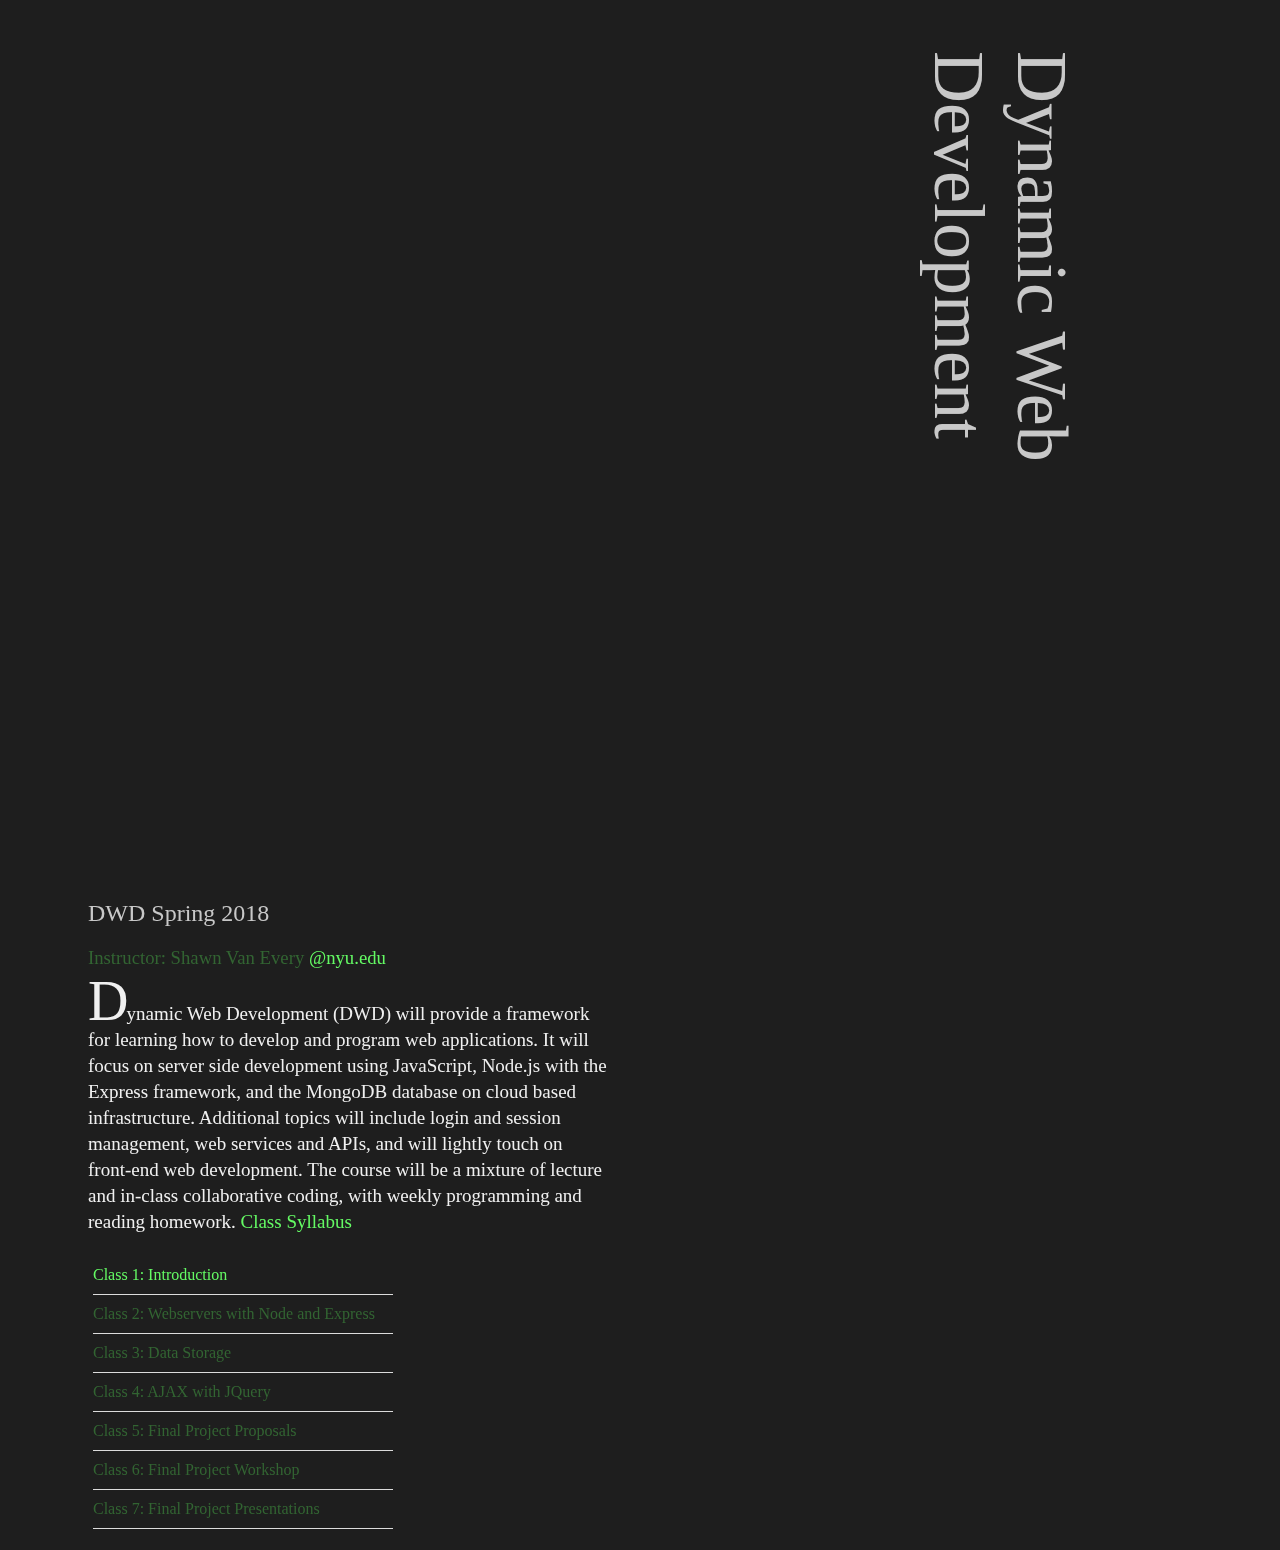
==== week1/index.html @ d377091b "Add files via upload" ====
<!DOCTYPE html>
<html>
<head>
	<title>Dynamic Web Development Spring 2018</title>
	<link rel="stylesheet" type="text/css" href="style.css">
  <meta charset="utf-8" />
</head>

<body>

	<section>
		<div class="text-block">
		<header>
			<div class="gear"><h1>Dynamic Web Development</h1></div>
			<h2>DWD Spring 2018</h2>
		</header>

		<footer>
			<h3>Instructor: Shawn Van Every<a href='mailto:Shawn.Van.Every@nyu.edu'> @nyu.edu</a></h3>
		</footer>

		<p class="first"><span class="drop-cap">D</span>ynamic Web Development (DWD) will provide a framework for learning how to develop and program web applications. It will focus on server side development using JavaScript, Node.js with the Express framework, and the MongoDB database on cloud based infrastructure. Additional topics will include login and session management, web services and APIs, and will lightly touch on front-end web development. The course will be a mixture of lecture and in-class collaborative coding, with weekly programming and reading homework. <a href='https://itp.nyu.edu/~sve204/dwd_spring2018/'>Class Syllabus</a></p>

		<ul class="dwdclass">
      <li><a href="https://github.com/alicehgsun/DWD18/tree/master/week1">Class 1: Introduction</a></li>
      <li>Class 2: Webservers with Node and Express</li>
      <li>Class 3: Data Storage</li>
      <li>Class 4: AJAX with JQuery</li>
      <li>Class 5: Final Project Proposals</li>
      <li>Class 6: Final Project Workshop</li>
			<li>Class 7: Final Project Presentations</li>
		</ul>

		</div>

	</section>

	<script
	  src="http://code.jquery.com/jquery-3.3.1.js"
	  integrity="sha256-2Kok7MbOyxpgUVvAk/HJ2jigOSYS2auK4Pfzbm7uH60="
	  crossorigin="anonymous"></script>
      <script>


$(document).ready(function(){
            var scroll_pos = 0;
            $(document).scroll(function() {
                scroll_pos = $(this).scrollTop();
                if(scroll_pos > 210) {
                    $("h1").css('color', '#000000');
                } else {
                    $("h1").css('color', '#ffffff');
                }
            });
        });
      </script>

</body>
</html>
---- week1/style.css ----
body{
  background:rgb(30,30,30);
}


p{
  font-size:19px;
  line-height: 26px;
  text-align: left;
  font-family: times;
  width: 520px;

  margin-bottom: 0px;
  margin-top: 0px;
  text-indent: 24px;
  color: rgb(240,240,240);
}

.text-block{
  margin-left: 80px;
  margin-top: 900px;
}

.first{
  text-indent: 0px;
}

.drop-cap{
  font-size: 56px;
  letter-spacing: -2px;
}

h1, h2 {
  font-weight: normal;
  color: rgb(200,200,200);
}

h1{
  font-size:72px;
  -webkit-transform:rotate(90deg);
  position:fixed;
  right:-20px;
  top:220px;
  width: 600px;
  z-index: -1;
  -webkit-transition: all 1s;
}
h3{font-weight: normal;color:rgb(50,100,50);
}


a:link, a:visited{
  text-decoration:none;
  color: rgb(100,250,100);
  ;

}

ul{
  list-style: none;
  padding:5px;
}

li{
  border-bottom:1px solid rgb(220,220,220);
  color:rgb(50,100,50);
  margin-top:10px;
  padding-bottom: 10px;
  width: 300px;
  font: bodoni;
}




a:hover{
  font-style: italic;
  font-size: 22px;
  -webkit-transition: all .5s;
}

@media only screen and (max-width: 567px) {
  p{width: 320px;}

  .text-block{
    margin-left: 40px;
    margin-top: 900px;
  }
}
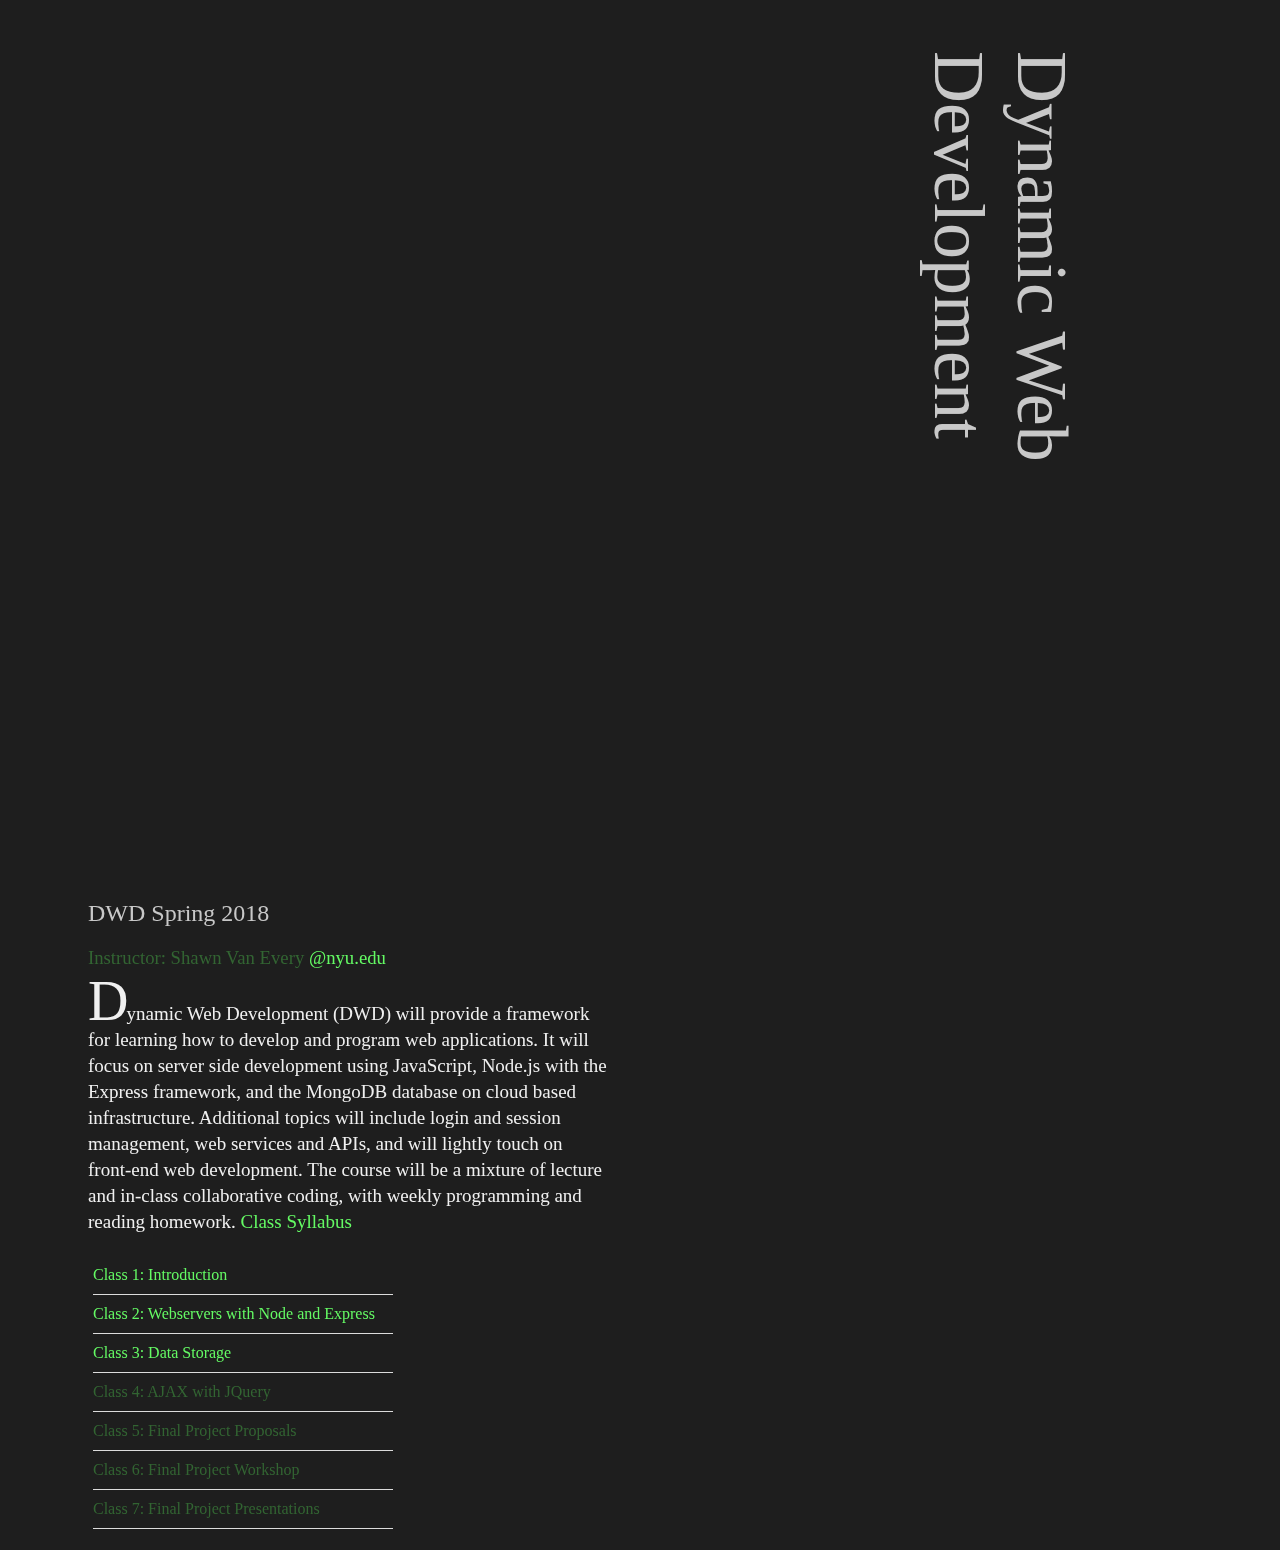
==== commit db69f7c8: "week 3" ====
--- a/week1/index.html
+++ b/week1/index.html
@@ -23,8 +23,8 @@
 
 		<ul class="dwdclass">
       <li><a href="https://github.com/alicehgsun/DWD18/tree/master/week1">Class 1: Introduction</a></li>
-      <li>Class 2: Webservers with Node and Express</li>
-      <li>Class 3: Data Storage</li>
+      <li><a href="https://github.com/alicehgsun/DWD18/tree/master/week2">Class 2: Webservers with Node and Express</a></li>
+      <li><a href="https://github.com/alicehgsun/DWD18/tree/master/week3">Class 3: Data Storage</a></li>
       <li>Class 4: AJAX with JQuery</li>
       <li>Class 5: Final Project Proposals</li>
       <li>Class 6: Final Project Workshop</li>
